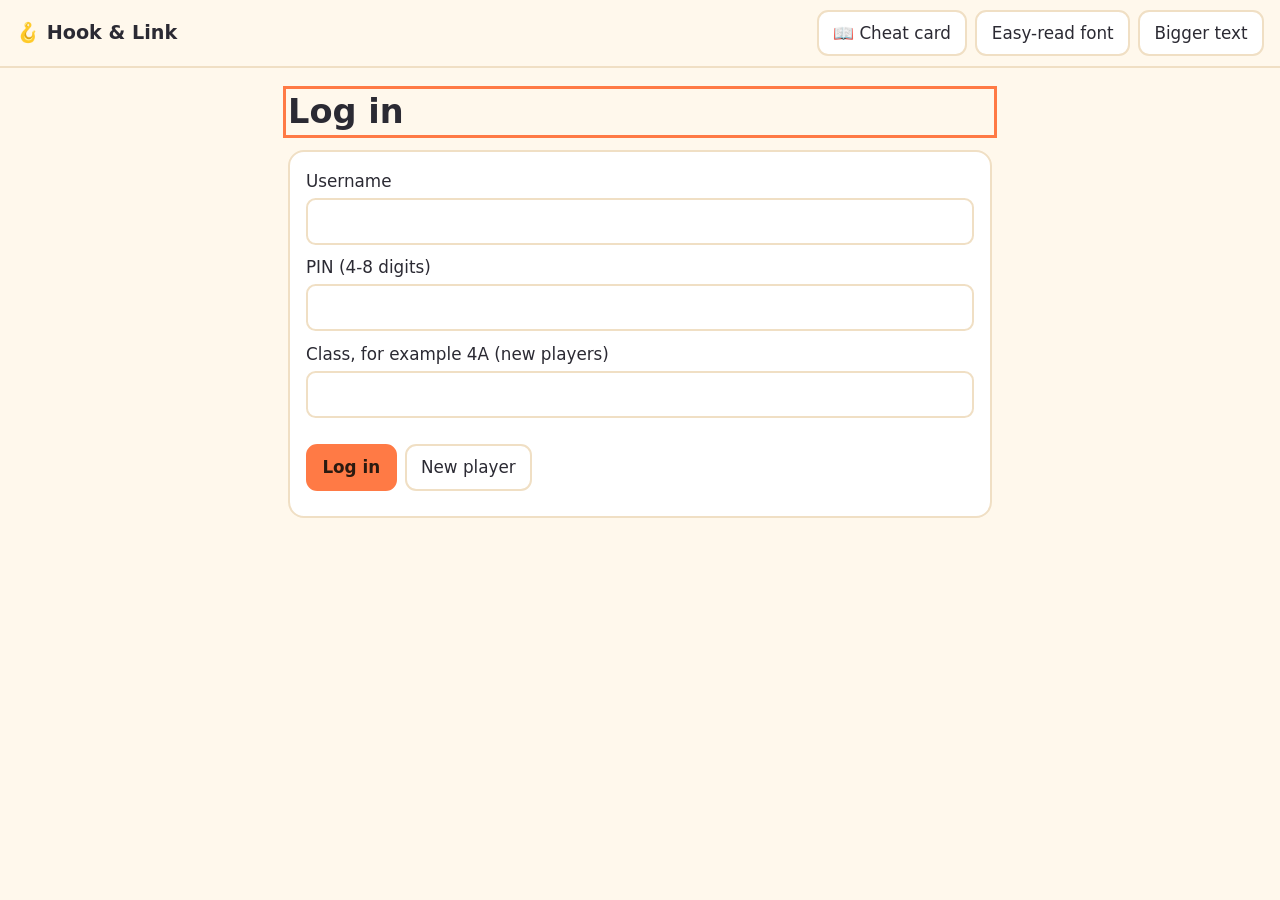
==== public/index.html @ 7adbd7ba "Add files via upload" ====
<!DOCTYPE html><html lang="en"><head><meta charset="utf-8"><title>Hook &amp; Link</title><meta name="viewport" content="width=device-width, initial-scale=1, viewport-fit=cover">
<style>
:root{box-sizing:border-box;padding-top:env(safe-area-inset-top,0px);padding-bottom:env(safe-area-inset-bottom,0px);--bg:#fff8ec;--card:#fff;--ink:#2b2a33;--mut:#6b6a75;--pri:#ff7a45;--g:#e3f7e7;--gb:#2e9e4f;--o:#fff3d1;--ob:#d99a00;--b:#fde2e2;--bb:#d64545;--ln:#f0dfc4}
@media (prefers-color-scheme:dark){:root{--bg:#1e1c24;--card:#2a2833;--ink:#f3f1f7;--mut:#b4b1c0;--g:#1d3a27;--o:#463a14;--b:#4a2323;--ln:#403d4d}}
*,*:before,*:after{box-sizing:inherit}body{margin:0;background:var(--bg);color:var(--ink);font:1.05rem/1.6 system-ui,sans-serif;overflow-x:hidden}
body.easy{font-family:"Atkinson Hyperlegible","Trebuchet MS",Verdana,sans-serif;letter-spacing:.03em;word-spacing:.12em;line-height:1.85}body.big{font-size:1.3rem}
header{display:flex;gap:.5rem;flex-wrap:wrap;align-items:center;padding:.6rem 1rem;border-bottom:2px solid var(--ln)}header b{flex:1;font-size:1.2rem}
main{max-width:46rem;margin:0 auto;padding:1rem}h1,h2{margin:.2em 0 .5em;line-height:1.25}h1:focus,h2:focus{outline:3px solid var(--pri)}
button,input{font:inherit;color:inherit}button{cursor:pointer;border:2px solid var(--ln);background:var(--card);border-radius:.7rem;padding:.5rem .9rem}
button.pri{background:var(--pri);border-color:var(--pri);color:#2b1a10;font-weight:700}button:disabled{opacity:.5;cursor:default}
:focus-visible{outline:3px solid var(--pri);outline-offset:2px}input{padding:.5rem;border:2px solid var(--ln);border-radius:.6rem;background:var(--card);width:100%;margin:.2rem 0 .6rem}
.card{background:var(--card);border:2px solid var(--ln);border-radius:1rem;padding:1rem;margin:.8rem 0}.doors{display:grid;gap:.8rem;grid-template-columns:repeat(auto-fit,minmax(15rem,1fr))}
.door{text-align:left;padding:1rem}.door b{font-size:1.25rem;display:block}.row{display:flex;gap:.5rem;flex-wrap:wrap;margin:.6rem 0}.err{color:var(--bb);font-weight:700}
.story p{margin:.6em 0}.tk{display:inline;border:0;border-bottom:3px dotted var(--pri);background:none;border-radius:.2rem;padding:0 .1rem;font-weight:inherit;line-height:inherit;text-align:left}
.tk[aria-pressed=true]{background:var(--o);border-bottom:3px solid var(--ob)}.tk.hk{background:var(--g);border-bottom:3px solid var(--gb)}.tk.md{background:var(--o);border-bottom:3px solid var(--ob)}.tk.nn{background:var(--b);border-bottom:3px solid var(--bb)}.tk.me{background:#e9e2ff;border-bottom:3px solid #6b4fd8}
.mem{background:var(--o);border:2px solid var(--ob);border-radius:1rem;padding:.7rem 1rem}.fb{border-left:6px solid var(--ln);padding:.3rem .8rem;margin:.6rem 0}.fb.good{border-color:var(--gb);background:var(--g)}.fb.mid{border-color:var(--ob);background:var(--o)}.fb.bad{border-color:var(--bb);background:var(--b)}
.kinds button[aria-pressed=true]{background:var(--o);border-color:var(--ob)}small,.mut{color:var(--mut)}dialog{max-width:34rem;border:3px solid var(--pri);border-radius:1rem;background:var(--card);color:var(--ink)}
</style></head><body>
<header><b>🪝 Hook &amp; Link</b><button id="cb">📖 Cheat card</button><button id="ez" aria-pressed="false">Easy-read font</button><button id="bg" aria-pressed="false">Bigger text</button><button id="lo" hidden>Log out</button></header>
<main id="m"></main>
<dialog id="ch" aria-labelledby="cht"><h2 id="cht">Cheat card</h2>
<p><b>Hook (trigger):</b> what pulls a character from now into a memory. A smell, sound, taste, touch, or a personal object is a strong hook. Example: the smell of roasted chestnuts pulls Mei back to rainy days with Grandpa.</p>
<p><b>Link:</b> a detail that ties the memory back to the story outside it. Four kinds:</p>
<ul><li><b>Same object</b>: the torn bag in both scenes.</li><li><b>Same action</b>: hiding a mistake, then hiding it again.</li><li><b>Same feeling</b>: scared then, scared now.</li><li><b>Same words</b>: a line from the memory that the character says later.</li></ul>
<p><b>Rankings:</b> 🌟 Ideal = a personal object or sense, noticed just when the character must choose, with a link that carries the lesson. 👍 Good = a real hook, but weaker timing or a less central memory. 🙂 Workable = it can work, but the hook is broad (a place) or the link is only a feeling.</p>
<button class="pri" id="cc">Close</button></dialog>
<script>
const $=id=>document.getElementById(id),M=$('m');let T,U,P={};
try{T=localStorage.getItem('hl_tok');U=localStorage.getItem('hl_usr');P=JSON.parse(localStorage.getItem('hl_p')||'{}')}catch(e){}
const esc=s=>String(s).replace(/[&<>"]/g,c=>({'&':'&amp;','<':'&lt;','>':'&gt;','"':'&quot;'}[c]));
async function api(p,b){const r=await fetch(p,{method:b?'POST':'GET',headers:{'content-type':'application/json',...(T?{authorization:'Bearer '+T}:{})},body:b?JSON.stringify(b):undefined});const d=await r.json().catch(()=>({}));if(r.status===401&&T){out();throw new Error('Please log in again')}if(!r.ok)throw new Error(d.error||'Something went wrong');return d}
function pf(){document.body.classList.toggle('easy',!!P.e);document.body.classList.toggle('big',!!P.b);$('ez').setAttribute('aria-pressed',!!P.e);$('bg').setAttribute('aria-pressed',!!P.b);try{localStorage.setItem('hl_p',JSON.stringify(P))}catch(e){}}
$('ez').onclick=()=>{P.e=!P.e;pf()};$('bg').onclick=()=>{P.b=!P.b;pf()};$('cb').onclick=()=>$('ch').showModal();$('cc').onclick=()=>$('ch').close();$('lo').onclick=out;pf();
function out(){T=null;try{localStorage.removeItem('hl_tok')}catch(e){}login()}
function show(h){M.innerHTML=h;const e=M.querySelector('h1,h2');if(e){e.tabIndex=-1;e.focus()}$('lo').hidden=!T}
function login(){show(`<h1>Log in</h1><div class="card"><label for="u">Username</label><input id="u" autocomplete="username"><label for="p">PIN (4-8 digits)</label><input id="p" type="password" inputmode="numeric" autocomplete="current-password"><label for="c">Class, for example 4A (new players)</label><input id="c"><p class="err" id="e" role="alert"></p><div class="row"><button class="pri" id="li">Log in</button><button id="rg">New player</button></div></div>`);
 const go=async k=>{try{const d=await api(k,{username:$('u').value,pin:$('p').value,class:$('c').value});T=d.token;U=d.username;try{localStorage.setItem('hl_tok',T);localStorage.setItem('hl_usr',U)}catch(e){}home()}catch(e){$('e').textContent=e.message}};$('li').onclick=()=>go('/api/login');$('rg').onclick=()=>go('/api/register')}
const ST=n=>'⭐'.repeat(n)+'☆'.repeat(3-n);
async function home(mode){
 if(!mode){show(`<h1>Hello, ${esc(U||'')}!</h1><div class="doors"><button class="card door" id="dh"><b>🔍 Spot the Hook</b>Read a story. Tap the three places where a flashback could begin. Tap the best one first.</button><button class="card door" id="dl"><b>🔗 Make the Link</b>See a memory. Tap the detail that ties it back to the story, then name the link.</button></div>`);$('dh').onclick=()=>home('hook');$('dl').onclick=()=>home('link');return}
 const d=await api('/api/hl/stories'),s=n=>(d.stars.find(x=>x.mode===mode&&x.story===n)||{stars:0}).stars;
 show(`<h1>${mode==='hook'?'Spot the Hook':'Make the Link'}</h1><p class="mut">Pick a story. Nothing is locked. Stars keep your best try.</p>${d.stories.map((x,i)=>`<button class="card door" data-id="${x.id}" style="width:100%"><b>Story ${i+1} of ${d.stories.length}: ${esc(x.title)}</b><span aria-label="${s(x.id)} of 3 stars">${ST(s(x.id))}</span></button>`).join('')}<button id="bk">← Back</button>`);
 M.querySelectorAll('[data-id]').forEach(b=>b.onclick=()=>mode==='hook'?hook(b.dataset.id):link(b.dataset.id));$('bk').onclick=()=>home()}
function render(t,o={}){return t.split('\n\n').map(p=>'<p>'+esc(p).replace(/\[(t\d+)\|([^\]]+)\]/g,(_,id,x)=>{const c=o.c&&o.c[id]||'';const pr=o.on&&o.on.includes(id);const n=o.n&&o.n[id]||'';return `<button class="tk ${c}" data-t="${id}" aria-pressed="${!!pr}"${o.off?' disabled':''}>${n?`<sup>${n}</sup>`:''}${x}</button>`})+'</p>').join('')}
const READ=t=>`<button id="ra">🔊 Read aloud</button>`;function ra(t){$('ra').onclick=()=>{speechSynthesis.cancel();speechSynthesis.speak(new SpeechSynthesisUtterance(t.replace(/\[t\d+\|([^\]]+)\]/g,'$1')))}}
const RK={1:['🌟','Ideal'],2:['👍','Good'],3:['🙂','Workable']};
async function hook(id){
 const st=await api('/api/hl/story/'+id);let taps=[];
 const draw=()=>{show(`<h1>${esc(st.title)}</h1><p><b>Find three hooks (triggers).</b> Tap the places that could pull the character into a memory. Tap the strongest first. <small>Tapped: ${taps.length} of 3</small></p><div class="card story" id="sy">${render(st.text,{on:taps,n:Object.fromEntries(taps.map((t,i)=>[t,i+1]))})}</div><div class="row"><button class="pri" id="ck" ${taps.length?'':'disabled'}>Check</button><button id="rs">Start again</button>${READ()}<button id="bk">← Stories</button></div><p class="err" id="er" role="alert"></p>`);
  M.querySelectorAll('.tk').forEach(b=>b.onclick=()=>{const t=b.dataset.t,i=taps.indexOf(t);if(i>=0)taps.splice(i,1);else if(taps.length<3)taps.push(t);draw();const nb=M.querySelector(`[data-t="${t}"]`);if(nb)nb.focus()});
  $('rs').onclick=()=>{taps=[];draw()};$('bk').onclick=()=>home('hook');ra(st.text);$('ck').onclick=async()=>{try{done(await api('/api/hl/check-hook',{story:id,taps}))}catch(e){$('er').textContent=e.message}}};
 const done=r=>{const c={},n={};r.res.forEach(x=>{c[x.t]=x.r==='hook'?'hk':'nn'});r.areas.forEach(a=>{if(!c[a.t]){c[a.t]='md';}n[a.t]=RK[a.rank][0]});
  const f=r.res.map(x=>x.r==='hook'?`<div class="fb ${x.rank===1?'good':'mid'}"><b>${RK[x.rank][0]} ${RK[x.rank][1]} hook</b> (you chose it ${['first','second','third'][x.mine-1]}). ${esc(x.why)} ${esc(x.wr)}</div>`:`<div class="fb bad"><b>❌ Not a hook.</b> ${esc(x.why)}</div>`).join('');
  const miss=r.areas.filter(a=>!r.res.some(x=>x.t===a.t)).map(a=>`<div class="fb mid"><b>🔍 Missed: ${RK[a.rank][0]} ${RK[a.rank][1]} hook.</b> ${esc(a.why)} ${esc(a.wr)}</div>`).join('');
  show(`<h1>${ST(r.stars)} ${esc(st.title)}</h1><div class="card story">${render(st.text,{c,n,off:1})}</div><h2 tabindex="-1">Feedback</h2>${f}${miss}<p class="mut">The ranking is: ${r.areas.map(a=>RK[a.rank][0]+' '+RK[a.rank][1]).join(', then ')}.</p><div class="row"><button class="pri" id="ag">Try again</button><button id="bk">← Stories</button></div>`);$('ag').onclick=()=>{taps=[];draw()};$('bk').onclick=()=>home('hook')};
 draw()}
async function link(id){
 const st=await api('/api/hl/story/'+id+'/link');let i=0,tap=null,kind=null;const K={object:'Same object',action:'Same action',feeling:'Same feeling',words:'Same words'};
 const draw=()=>{const a=st.areas[i];show(`<h1>${esc(st.title)}: link ${i+1} of 3</h1><div class="mem"><b>Memory waiting:</b> ${esc(a.memory)}</div><p>The hook (🪝) opened this memory. <b>Tap the detail in the story where this memory ties back.</b> Then choose the kind of link.</p><div class="card story">${render(st.text,{on:tap?[tap]:[],c:{[a.hook]:'me'},n:{[a.hook]:'🪝'}})}</div><div class="kinds row" role="group" aria-label="Kind of link">${Object.entries(K).map(([k,v])=>`<button data-k="${k}" aria-pressed="${kind===k}">${v}</button>`).join('')}</div><div class="row"><button class="pri" id="ck" ${tap&&kind?'':'disabled'}>Check</button>${READ()}<button id="bk">← Stories</button></div><p class="err" id="er" role="alert"></p>`);
  M.querySelectorAll('.tk').forEach(b=>b.onclick=()=>{if(b.dataset.t===a.hook)return;tap=b.dataset.t;draw();M.querySelector(`[data-t="${tap}"]`).focus()});M.querySelectorAll('[data-k]').forEach(b=>b.onclick=()=>{kind=b.dataset.k;draw();M.querySelector(`[data-k="${kind}"]`).focus()});
  $('bk').onclick=()=>home('link');ra(st.text);$('ck').onclick=async()=>{try{res(await api('/api/hl/check-link',{story:id,area:a.area,tap,kind}))}catch(e){$('er').textContent=e.message}}};
 const res=r=>{const a=st.areas[i],last=i===2;const m={ok:['good','✅ Correct pair and kind.'],kind:['mid','⚠️ Right detail, different kind.'],no:['bad','❌ Not a link.']}[r.r];
  show(`<h1>${esc(st.title)}: link ${i+1} of 3</h1><div class="mem"><b>Memory:</b> ${esc(a.memory)}</div><div class="card story">${render(st.text,{c:{[a.hook]:'me',[r.ans]:'hk',...(tap!==r.ans?{[tap]:'nn'}:{})},n:{[a.hook]:'🪝',[r.ans]:'🔗'},off:1})}</div><div class="fb ${m[0]}"><b>${m[1]}</b> ${esc(r.why)}</div><p>${RK[r.rank][0]} <b>${RK[r.rank][1]} area.</b> ${esc(r.wr)}</p><div class="row">${r.r==='ok'?'':'<button id="rt">Try again</button>'}<button class="pri" id="nx">${last?'Finish':'Next link'}</button></div>`);
  $('rt')&&($('rt').onclick=()=>{tap=null;kind=null;draw()});$('nx').onclick=async()=>{tap=null;kind=null;if(!last){i++;draw();return}try{fin(await api('/api/hl/link-finish',{story:id}))}catch(e){i=0;draw();$('er').textContent=e.message}}};
 const fin=r=>{show(`<h1>${ST(r.stars)} ${esc(st.title)} finished</h1><p>The three hook-and-link areas, ranked:</p>${r.areas.map(a=>`<div class="fb ${a.rank===1?'good':'mid'}"><b>${RK[a.rank][0]} ${RK[a.rank][1]}:</b> the hook "${esc(a.hook)}". ${esc(a.wr)}</div>`).join('')}<div class="row"><button class="pri" id="ag">Try again</button><button id="bk">← Stories</button></div>`);$('ag').onclick=()=>{i=0;draw()};$('bk').onclick=()=>home('link')};
 draw()}
addEventListener('keydown',e=>{if(e.key==='Escape'&&$('ch').open)$('ch').close()});
T?home().catch(login):login();
</script></body></html>
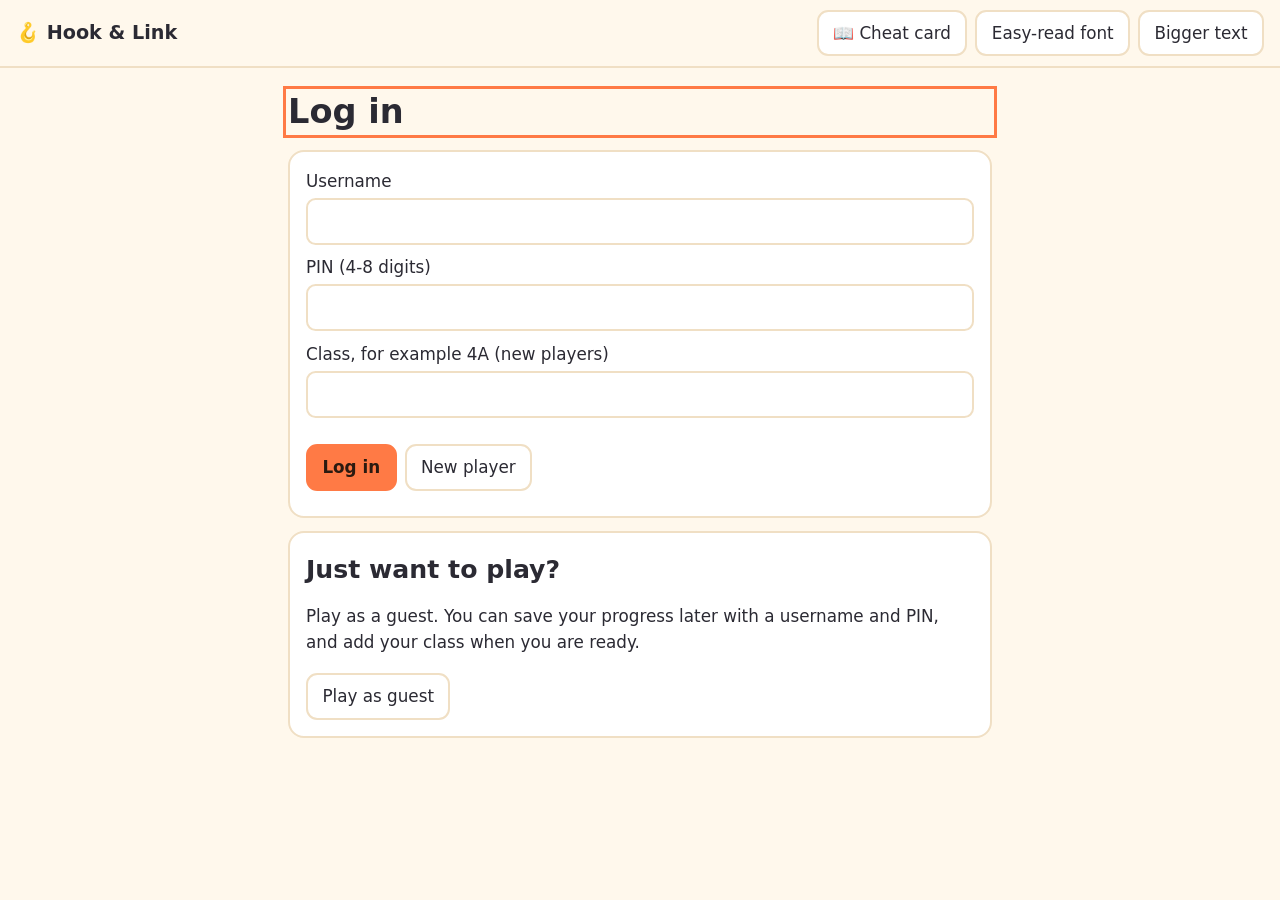
==== commit 5979d321: "Add files via upload" ====
--- a/public/index.html
+++ b/public/index.html
@@ -15,55 +15,146 @@
 .tk[aria-pressed=true]{background:var(--o);border-bottom:3px solid var(--ob)}.tk.hk{background:var(--g);border-bottom:3px solid var(--gb)}.tk.md{background:var(--o);border-bottom:3px solid var(--ob)}.tk.nn{background:var(--b);border-bottom:3px solid var(--bb)}.tk.me{background:#e9e2ff;border-bottom:3px solid #6b4fd8}
 .mem{background:var(--o);border:2px solid var(--ob);border-radius:1rem;padding:.7rem 1rem}.fb{border-left:6px solid var(--ln);padding:.3rem .8rem;margin:.6rem 0}.fb.good{border-color:var(--gb);background:var(--g)}.fb.mid{border-color:var(--ob);background:var(--o)}.fb.bad{border-color:var(--bb);background:var(--b)}
 .kinds button[aria-pressed=true]{background:var(--o);border-color:var(--ob)}small,.mut{color:var(--mut)}dialog{max-width:34rem;border:3px solid var(--pri);border-radius:1rem;background:var(--card);color:var(--ink)}
+.parts{list-style:none;padding:0;margin:.6rem 0;display:grid;gap:.6rem}.parts li{display:flex;gap:.7rem;align-items:flex-start}.num{flex:none;width:2rem;height:2rem;border-radius:50%;background:var(--pri);color:#2b1a10;font-weight:700;display:grid;place-items:center}.shape{width:100%;height:auto;display:block;margin:.4rem 0}select{font:inherit;color:inherit;background:var(--card);border:2px solid var(--ln);border-radius:.6rem;padding:.5rem;width:100%;margin:.3rem 0 .6rem}button.clue[aria-pressed=true]{background:var(--o);border-color:var(--ob)}.cols{display:grid;grid-template-columns:1fr 1fr;gap:1rem;align-items:start}.cols section{min-width:0}@media(max-width:640px){.cols{grid-template-columns:1fr}}
+.stg{font-weight:700;margin:.9rem 0 .1rem}.map{display:flex;flex-wrap:wrap;gap:.3rem;align-items:center;margin:.4rem 0}.map span{border:2px solid var(--ln);border-radius:1rem;padding:.15rem .6rem}.map span.on{background:var(--o);border-color:var(--ob);font-weight:700}.seq{margin:.4rem 0;padding-left:1.3rem}.seq li{margin:.3rem 0}button[aria-pressed=true].tog{background:var(--o);border-color:var(--ob);font-weight:700}
 </style></head><body>
 <header><b>🪝 Hook &amp; Link</b><button id="cb">📖 Cheat card</button><button id="ez" aria-pressed="false">Easy-read font</button><button id="bg" aria-pressed="false">Bigger text</button><button id="lo" hidden>Log out</button></header>
 <main id="m"></main>
 <dialog id="ch" aria-labelledby="cht"><h2 id="cht">Cheat card</h2>
 <p><b>Hook (trigger):</b> what pulls a character from now into a memory. A smell, sound, taste, touch, or a personal object is a strong hook. Example: the smell of roasted chestnuts pulls Mei back to rainy days with Grandpa.</p>
 <p><b>Link:</b> a detail that ties the memory back to the story outside it. Four kinds:</p>
-<ul><li><b>Same object</b>: the torn bag in both scenes.</li><li><b>Same action</b>: hiding a mistake, then hiding it again.</li><li><b>Same feeling</b>: scared then, scared now.</li><li><b>Same words</b>: a line from the memory that the character says later.</li></ul>
+<ul><li><b>Same object</b> (a thing): the torn bag in both scenes.</li><li><b>Same action</b>: hiding a mistake, then hiding it again.</li><li><b>Same feeling</b>: scared then, scared now.</li><li><b>Same words</b>: a line from the memory that the character says later.</li></ul>
 <p><b>Rankings:</b> 🌟 Ideal = a personal object or sense, noticed just when the character must choose, with a link that carries the lesson. 👍 Good = a real hook, but weaker timing or a less central memory. 🙂 Workable = it can work, but the hook is broad (a place) or the link is only a feeling.</p>
 <button class="pri" id="cc">Close</button></dialog>
 <script>
-const $=id=>document.getElementById(id),M=$('m');let T,U,P={};
-try{T=localStorage.getItem('hl_tok');U=localStorage.getItem('hl_usr');P=JSON.parse(localStorage.getItem('hl_p')||'{}')}catch(e){}
+const $=id=>document.getElementById(id),M=$('m');let T,U,P={},GK=null;
+try{T=localStorage.getItem('hl_tok');U=localStorage.getItem('hl_usr');P=JSON.parse(localStorage.getItem('hl_p')||'{}');GK=JSON.parse(localStorage.getItem('hl_guest')||'null')}catch(e){}
 const esc=s=>String(s).replace(/[&<>"]/g,c=>({'&':'&amp;','<':'&lt;','>':'&gt;','"':'&quot;'}[c]));
-async function api(p,b){const r=await fetch(p,{method:b?'POST':'GET',headers:{'content-type':'application/json',...(T?{authorization:'Bearer '+T}:{})},body:b?JSON.stringify(b):undefined});const d=await r.json().catch(()=>({}));if(r.status===401&&T){out();throw new Error('Please log in again')}if(!r.ok)throw new Error(d.error||'Something went wrong');return d}
+async function resumeG(){if(!GK)return false;try{const r=await fetch('/api/guest/resume',{method:'POST',headers:{'content-type':'application/json'},body:JSON.stringify({guest:GK.u,key:GK.k})});const d=await r.json();if(!r.ok)return false;T=d.token;try{localStorage.setItem('hl_tok',T)}catch(e){}return true}catch(e){return false}}
+async function api(p,b,again){const r=await fetch(p,{method:b?'POST':'GET',headers:{'content-type':'application/json',...(T?{authorization:'Bearer '+T}:{})},body:b?JSON.stringify(b):undefined});const d=await r.json().catch(()=>({}));if(r.status===401&&T){if(GK&&!again&&await resumeG())return api(p,b,1);out(true);throw new Error('Please log in again')}if(!r.ok)throw new Error(d.error||'Something went wrong');return d}
 function pf(){document.body.classList.toggle('easy',!!P.e);document.body.classList.toggle('big',!!P.b);$('ez').setAttribute('aria-pressed',!!P.e);$('bg').setAttribute('aria-pressed',!!P.b);try{localStorage.setItem('hl_p',JSON.stringify(P))}catch(e){}}
-$('ez').onclick=()=>{P.e=!P.e;pf()};$('bg').onclick=()=>{P.b=!P.b;pf()};$('cb').onclick=()=>$('ch').showModal();$('cc').onclick=()=>$('ch').close();$('lo').onclick=out;pf();
-function out(){T=null;try{localStorage.removeItem('hl_tok')}catch(e){}login()}
+$('ez').onclick=()=>{P.e=!P.e;pf()};$('bg').onclick=()=>{P.b=!P.b;pf()};$('cb').onclick=()=>$('ch').showModal();$('cc').onclick=()=>$('ch').close();$('lo').onclick=()=>out();pf();
+function out(force){if(GK&&!force&&!confirm('You are playing as a guest. If you log out, you cannot come back to this progress. Save it with a username and PIN first. Log out anyway?'))return;T=null;GK=null;try{localStorage.removeItem('hl_tok');localStorage.removeItem('hl_guest')}catch(e){}login()}
 function show(h){M.innerHTML=h;const e=M.querySelector('h1,h2');if(e){e.tabIndex=-1;e.focus()}$('lo').hidden=!T}
-function login(){show(`<h1>Log in</h1><div class="card"><label for="u">Username</label><input id="u" autocomplete="username"><label for="p">PIN (4-8 digits)</label><input id="p" type="password" inputmode="numeric" autocomplete="current-password"><label for="c">Class, for example 4A (new players)</label><input id="c"><p class="err" id="e" role="alert"></p><div class="row"><button class="pri" id="li">Log in</button><button id="rg">New player</button></div></div>`);
- const go=async k=>{try{const d=await api(k,{username:$('u').value,pin:$('p').value,class:$('c').value});T=d.token;U=d.username;try{localStorage.setItem('hl_tok',T);localStorage.setItem('hl_usr',U)}catch(e){}home()}catch(e){$('e').textContent=e.message}};$('li').onclick=()=>go('/api/login');$('rg').onclick=()=>go('/api/register')}
+function login(){show(`<h1>Log in</h1><div class="card"><label for="u">Username</label><input id="u" autocomplete="username"><label for="p">PIN (4-8 digits)</label><input id="p" type="password" inputmode="numeric" autocomplete="current-password"><label for="c">Class, for example 4A (new players)</label><input id="c"><p class="err" id="e" role="alert"></p><div class="row"><button class="pri" id="li">Log in</button><button id="rg">New player</button></div></div><div class="card"><h2>Just want to play?</h2><p>Play as a guest. You can save your progress later with a username and PIN, and add your class when you are ready.</p><button id="gs">Play as guest</button></div>`);
+ const go=async k=>{try{const d=await api(k,{username:$('u').value,pin:$('p').value,class:$('c').value});T=d.token;U=d.username;GK=null;try{localStorage.setItem('hl_tok',T);localStorage.setItem('hl_usr',U);localStorage.removeItem('hl_guest')}catch(e){}home()}catch(e){$('e').textContent=e.message}};$('li').onclick=()=>go('/api/login');$('rg').onclick=()=>go('/api/register');
+ $('gs').onclick=async()=>{try{const d=await api('/api/guest',{});T=d.token;U=d.guest;GK={u:d.guest,k:d.key};try{localStorage.setItem('hl_tok',T);localStorage.setItem('hl_usr',U);localStorage.setItem('hl_guest',JSON.stringify(GK))}catch(e){}home()}catch(e){$('e').textContent=e.message}}}
+const BK=()=>'hl_seen_'+U;async function cel(){try{const b=(await api('/api/hl/badges')).badges,seen=JSON.parse(localStorage.getItem(BK())||'null'),e=b.filter(x=>x.earned).map(x=>x.id);localStorage.setItem(BK(),JSON.stringify(e));return{b,nw:seen?b.filter(x=>x.earned&&!seen.includes(x.id)):[]}}catch(e){return{b:[],nw:[]}}}
+const ban=l=>l.map(x=>`<div class="fb good" role="status"><b>🎉 New badge: ${x.icon} ${esc(x.name)}</b><br><small>${esc(x.desc)}</small></div>`).join('');
+async function cel2(){const r=await cel();if(r.nw.length){const h=M.querySelector('h1');if(h)h.insertAdjacentHTML('afterend',ban(r.nw))}}
 const ST=n=>'⭐'.repeat(n)+'☆'.repeat(3-n);
-async function home(mode){
- if(!mode){show(`<h1>Hello, ${esc(U||'')}!</h1><div class="doors"><button class="card door" id="dh"><b>🔍 Spot the Hook</b>Read a story. Tap the three places where a flashback could begin. Tap the best one first.</button><button class="card door" id="dl"><b>🔗 Make the Link</b>See a memory. Tap the detail that ties it back to the story, then name the link.</button></div>`);$('dh').onclick=()=>home('hook');$('dl').onclick=()=>home('link');return}
- const d=await api('/api/hl/stories'),s=n=>(d.stars.find(x=>x.mode===mode&&x.story===n)||{stars:0}).stars;
- show(`<h1>${mode==='hook'?'Spot the Hook':'Make the Link'}</h1><p class="mut">Pick a story. Nothing is locked. Stars keep your best try.</p>${d.stories.map((x,i)=>`<button class="card door" data-id="${x.id}" style="width:100%"><b>Story ${i+1} of ${d.stories.length}: ${esc(x.title)}</b><span aria-label="${s(x.id)} of 3 stars">${ST(s(x.id))}</span></button>`).join('')}<button id="bk">← Back</button>`);
+async function home0(mode){
+ const d=await api('/api/hl/stories'),sv=(m,n)=>(d.stars.find(x=>x.mode===m&&x.story===n)||{stars:0}).stars,ST3=m=>d.stories.reduce((a,x)=>a+sv(m,x.id),0),max=d.stories.length*3;
+ if(!mode){const got=ST3('hook')+ST3('link'),tot=max*2,pct=Math.round(100*got/tot);
+  const pairs=d.stories.flatMap(x=>['hook','link'].map(m=>({m,x,v:sv(m,x.id)}))),nx=pairs.find(p=>p.v===0)||pairs.find(p=>p.v<3);
+  const num=nx?d.stories.indexOf(nx.x)+1:0,cb=await cel(),shelf=cb.b.length?`<div class="card"><h2>🏅 Badges: ${cb.b.filter(x=>x.earned).length} of ${cb.b.length}</h2><ul style="list-style:none;padding:0;margin:0;display:grid;gap:.5rem;grid-template-columns:repeat(auto-fit,minmax(14rem,1fr))">${cb.b.map(x=>`<li class="fb ${x.earned?'good':''}" style="margin:0"><b>${x.earned?x.icon:'🔒'} ${esc(x.name)}</b><br><small>${x.earned?'Earned':'Locked'}: ${esc(x.desc)}${!x.earned&&x.prog?' ('+x.prog+')':''}</small></li>`).join('')}</ul></div>`:'';
+  show(`<h1>Hello, ${esc(U||'')}!</h1>${ban(cb.nw)}<div class="card"><b>⭐ ${got} of ${tot} stars</b><div role="progressbar" aria-label="Stars collected" aria-valuemin="0" aria-valuemax="${tot}" aria-valuenow="${got}" style="background:var(--ln);border-radius:1rem;height:1rem;margin:.5rem 0;overflow:hidden"><div style="width:${pct}%;height:100%;background:var(--pri)"></div></div><span class="mut">Spot the Hook ${ST3('hook')}/${max} · Make the Link ${ST3('link')}/${max}</span>${nx?`<div class="row"><button class="pri" id="nx">▶ Play next: ${nx.m==='hook'?'Spot the Hook':'Make the Link'}, Story ${num} (${esc(nx.x.title)})</button></div>`:'<p><b>🏆 You have 3 stars on every story. Amazing!</b></p>'}</div><div class="doors"><button class="card door" id="dh"><b>🔍 Spot the Hook</b>Read a story and the memory clues. Pick the ONE hook that opens the best flashback.</button><button class="card door" id="dl"><b>🔗 Make the Link</b>See a memory. Tap the detail that ties it back to the story, then name the link.</button><button class="card door" id="df"><b>🔀 Into the Flashback and Back</b>Practise the words and tenses that take a reader into a flashback and back out again.</button><button class="card door" id="dp"><b>🗺️ Plan a Story</b>Learn the story mountain or the 8-point arc. Then practise putting events in the right place.</button><button class="card door" id="dm"><b>🎲 Mixed Round</b>Six quick cards from different stories: pick the ideal hook, then name the link. <span aria-label="${sv('mix','round')} of 3 stars">${ST(sv('mix','round'))}</span></button></div>${shelf}`);
+  $('dh').onclick=()=>home('hook');$('dl').onclick=()=>home('link');$('dm').onclick=mix;$('dp').onclick=()=>plan();$('df').onclick=()=>flowGame();if(nx)$('nx').onclick=()=>nx.m==='hook'?hook(nx.x.id):link(nx.x.id);return}
+ show(`<h1>${mode==='hook'?'Spot the Hook':'Make the Link'}</h1><p class="mut">Pick a story. Nothing is locked. Stars keep your best try.</p><div class="cols">${[TY[1],TY[0]].map(([t,nm,ex])=>{const xs=d.stories.filter(x=>(x.type||'embedded')===t);return xs.length?`<section><h2>${nm}</h2><p class="mut">${ex}</p>${xs.map((x,i)=>`<button class="card door" data-id="${x.id}" style="width:100%"><b>Story ${i+1} of ${xs.length}: ${esc(x.title)}</b><span aria-label="${sv(mode,x.id)} of 3 stars">${ST(sv(mode,x.id))}</span></button>`).join('')}</section>`:''}).join('')}</div><button id="bk">← Back</button>`);
  M.querySelectorAll('[data-id]').forEach(b=>b.onclick=()=>mode==='hook'?hook(b.dataset.id):link(b.dataset.id));$('bk').onclick=()=>home()}
 function render(t,o={}){return t.split('\n\n').map(p=>'<p>'+esc(p).replace(/\[(t\d+)\|([^\]]+)\]/g,(_,id,x)=>{const c=o.c&&o.c[id]||'';const pr=o.on&&o.on.includes(id);const n=o.n&&o.n[id]||'';return `<button class="tk ${c}" data-t="${id}" aria-pressed="${!!pr}"${o.off?' disabled':''}>${n?`<sup>${n}</sup>`:''}${x}</button>`})+'</p>').join('')}
 const READ=t=>`<button id="ra">🔊 Read aloud</button>`;function ra(t){$('ra').onclick=()=>{speechSynthesis.cancel();speechSynthesis.speak(new SpeechSynthesisUtterance(t.replace(/\[t\d+\|([^\]]+)\]/g,'$1')))}}
+const KL={object:'🧰 The same OBJECT (a thing)',action:'🏃 The same ACTION (something done)',feeling:'💭 The same FEELING',words:'💬 The same WORDS (said or thought)'};
+const KD={object:'Same object',action:'Same action',feeling:'Same feeling',words:'Same words'};
+async function mix(){
+ let R;try{R=await api('/api/hl/mix')}catch(e){show(`<h1>Mixed Round</h1><p class="err" role="alert">${esc(e.message)}</p><button id="bk">← Back</button>`);$('bk').onclick=()=>home();return}
+ let i=0;const N=R.cards.length,hd=c=>`<h1>Mixed Round: card ${i+1} of ${N}</h1><p class="mut">From the story “${esc(c.title)}”</p>`;
+ const card=()=>{const c=R.cards[i];
+  if(c.type==='rank')show(`${hd(c)}<p><b>Which hook is the IDEAL one?</b> Each hook opens a memory. Pick the one that makes the best flashback.</p><div style="display:grid;gap:.6rem">${c.opts.map(o=>`<button class="card door" data-o="${o.o}" style="margin:0"><b>Hook: ${esc(o.hook)}</b><br><span class="mut">Memory: ${esc(o.memory)}</span></button>`).join('')}</div>`);
+  else show(`${hd(c)}<div class="mem"><b>Memory:</b> ${esc(c.memory)}</div><p>The hook was <b>“${esc(c.hook)}”</b>. Later in the story: <b>“${esc(c.link)}”</b></p><p><b>What is the same in the memory and in this later part?</b></p><div class="row">${Object.entries(KL).map(([k,v])=>`<button data-k="${k}">${v}</button>`).join('')}</div>`);
+  M.querySelectorAll('[data-o],[data-k]').forEach(b=>b.onclick=()=>chk(b.dataset.o||b.dataset.k,c))};
+ const chk=async(ch,c)=>{M.querySelectorAll('button').forEach(b=>b.disabled=true);
+  try{const r=await api('/api/hl/mix-check',{round:R.round,story:c.story,type:c.type,choice:ch,area:c.area});
+   const ex=r.ranks?`<ul>${r.ranks.map(x=>`<li>${RK[x.rank][0]} <b>${RK[x.rank][1]}:</b> “${esc(x.hook)}”${x.o===ch?' (your pick)':''}. ${esc(x.why)}</li>`).join('')}</ul>`:`<p>This is a <b>${KD[r.kind]}</b> link.</p>`,last=i===N-1;
+   show(`${hd(c)}<div class="fb ${r.ok?'good':'bad'}" role="status"><b>${r.ok?'✅ Correct!':'❌ Not quite.'}</b> ${esc(r.why)}</div>${ex}<div class="row"><button class="pri" id="nx">${last?'Finish':'Next card'}</button></div>`);
+   $('nx').onclick=async()=>{if(!last){i++;card();return}try{const f=await api('/api/hl/mix-finish',{round:R.round});show(`<h1>${ST(f.stars)} Mixed Round finished</h1><p>You got <b>${f.got} of ${f.n}</b> right.</p><ul><li>Ideal-hook cards: ${f.rank.ok} of ${f.rank.n}</li><li>Link-kind cards: ${f.kind.ok} of ${f.kind.n}</li></ul><div class="row"><button class="pri" id="ag">Play another round</button><button id="bk">← Home</button></div>`);$('ag').onclick=mix;$('bk').onclick=()=>home();try{await cel2()}catch(e){}}catch(e){show(`<h1>Mixed Round</h1><p class="err" role="alert">${esc(e.message)}</p><button id="bk">← Home</button>`);$('bk').onclick=()=>home()}}
+  }catch(e){card();const h=M.querySelector('h1');if(h)h.insertAdjacentHTML('afterend',`<p class="err" role="alert">${esc(e.message)}</p>`)}};
+ card()}
 const RK={1:['🌟','Ideal'],2:['👍','Good'],3:['🙂','Workable']};
 async function hook(id){
- const st=await api('/api/hl/story/'+id);let taps=[];
- const draw=()=>{show(`<h1>${esc(st.title)}</h1><p><b>Find three hooks (triggers).</b> Tap the places that could pull the character into a memory. Tap the strongest first. <small>Tapped: ${taps.length} of 3</small></p><div class="card story" id="sy">${render(st.text,{on:taps,n:Object.fromEntries(taps.map((t,i)=>[t,i+1]))})}</div><div class="row"><button class="pri" id="ck" ${taps.length?'':'disabled'}>Check</button><button id="rs">Start again</button>${READ()}<button id="bk">← Stories</button></div><p class="err" id="er" role="alert"></p>`);
-  M.querySelectorAll('.tk').forEach(b=>b.onclick=()=>{const t=b.dataset.t,i=taps.indexOf(t);if(i>=0)taps.splice(i,1);else if(taps.length<3)taps.push(t);draw();const nb=M.querySelector(`[data-t="${t}"]`);if(nb)nb.focus()});
-  $('rs').onclick=()=>{taps=[];draw()};$('bk').onclick=()=>home('hook');ra(st.text);$('ck').onclick=async()=>{try{done(await api('/api/hl/check-hook',{story:id,taps}))}catch(e){$('er').textContent=e.message}}};
- const done=r=>{const c={},n={};r.res.forEach(x=>{c[x.t]=x.r==='hook'?'hk':'nn'});r.areas.forEach(a=>{if(!c[a.t]){c[a.t]='md';}n[a.t]=RK[a.rank][0]});
-  const f=r.res.map(x=>x.r==='hook'?`<div class="fb ${x.rank===1?'good':'mid'}"><b>${RK[x.rank][0]} ${RK[x.rank][1]} hook</b> (you chose it ${['first','second','third'][x.mine-1]}). ${esc(x.why)} ${esc(x.wr)}</div>`:`<div class="fb bad"><b>❌ Not a hook.</b> ${esc(x.why)}</div>`).join('');
-  const miss=r.areas.filter(a=>!r.res.some(x=>x.t===a.t)).map(a=>`<div class="fb mid"><b>🔍 Missed: ${RK[a.rank][0]} ${RK[a.rank][1]} hook.</b> ${esc(a.why)} ${esc(a.wr)}</div>`).join('');
-  show(`<h1>${ST(r.stars)} ${esc(st.title)}</h1><div class="card story">${render(st.text,{c,n,off:1})}</div><h2 tabindex="-1">Feedback</h2>${f}${miss}<p class="mut">The ranking is: ${r.areas.map(a=>RK[a.rank][0]+' '+RK[a.rank][1]).join(', then ')}.</p><div class="row"><button class="pri" id="ag">Try again</button><button id="bk">← Stories</button></div>`);$('ag').onclick=()=>{taps=[];draw()};$('bk').onclick=()=>home('hook')};
+ const st=await api('/api/hl/story/'+id);if(st.type==='classic')return hookC(st);let pick=null;
+ const draw=(cl)=>{show(`<h1>${esc(st.title)}</h1><p><b>Pick ONE hook.</b> A hook is a detail that pulls the character back into a memory. Each clue says which memory a hook opens. Choose the hook whose memory helps the story most. Tap it in the story or on a clue card.</p><div class="card story" id="sy">${render(st.text,{on:pick?[pick]:[]})}</div><h2>🕰️ Memory clues</h2><div style="display:grid;gap:.6rem">${st.clues.map(c=>`<button class="card door clue" data-t="${c.t}" aria-pressed="${pick===c.t}" style="margin:0"><b>Hook: ${esc(c.hook)}</b><br><span class="mut">Opens this memory: ${esc(c.clue)}</span></button>`).join('')}</div><div class="row"><button class="pri" id="ck" ${pick?'':'disabled'}>Check my pick</button>${READ()}<button id="bk">← Stories</button></div><p class="err" id="er" role="alert"></p>`);
+  const sel=(t,c)=>{pick=pick===t?null:t;draw();const nb=M.querySelector((c?'.clue':'.tk')+`[data-t="${t}"]`);if(nb)nb.focus()};
+  M.querySelectorAll('.tk').forEach(b=>b.onclick=()=>sel(b.dataset.t,0));M.querySelectorAll('.clue').forEach(b=>b.onclick=()=>sel(b.dataset.t,1));
+  $('bk').onclick=()=>home('hook');ra(st.text);$('ck').onclick=async()=>{try{done(await api('/api/hl/check-hook',{story:id,taps:[pick]}))}catch(e){$('er').textContent=e.message}}};
+ const done=r=>{const x=r.res,c={},n={};c[x.t]=x.r==='hook'?'hk':'nn';r.areas.forEach(a=>{if(!c[a.t])c[a.t]='md';n[a.t]=RK[a.rank][0]});
+  const head=x.r==='hook'?`<div class="fb ${x.rank===1?'good':'mid'}"><b>${RK[x.rank][0]} ${RK[x.rank][1]} hook.</b> ${esc(x.why)} ${esc(x.wr)}</div>`:`<div class="fb bad"><b>❌ Not a hook.</b> ${esc(x.why)}</div>`;
+  const seq=r.areas.map(a=>`<div class="card" style="margin:.6rem 0"><b>${RK[a.rank][0]} ${RK[a.rank][1]} hook${a.t===x.t?' (your pick)':''}</b><ol class="seq"><li>🪝 <b>Hook:</b> “${esc(a.hook)}”</li><li>🕰️ <b>Flashback:</b> ${esc(a.memory)}</li>${a.back?`<li>↩️ <b>Back to now:</b> ${esc(a.back)}</li>`:''}</ol><p>${esc(a.why)} ${esc(a.wr)}</p></div>`).join('');
+  show(`<h1>${ST(r.stars)} ${esc(st.title)}</h1><div class="card story">${render(st.text,{c,n,off:1})}</div>${head}<h2 tabindex="-1">Three ways this story could go</h2><p class="mut">Each one: hook, flashback, then back to now. See how the flashback changes the character.</p>${seq}${fitCard(r.fit)}<div class="row"><button class="pri" id="ag">Try again</button><button id="bk">← Stories</button></div>`);$('ag').onclick=()=>{pick=null;draw()};$('bk').onclick=()=>home('hook');cel2()};
  draw()}
 async function link(id){
- const st=await api('/api/hl/story/'+id+'/link');let i=0,tap=null,kind=null;const K={object:'Same object',action:'Same action',feeling:'Same feeling',words:'Same words'};
- const draw=()=>{const a=st.areas[i];show(`<h1>${esc(st.title)}: link ${i+1} of 3</h1><div class="mem"><b>Memory waiting:</b> ${esc(a.memory)}</div><p>The hook (🪝) opened this memory. <b>Tap the detail in the story where this memory ties back.</b> Then choose the kind of link.</p><div class="card story">${render(st.text,{on:tap?[tap]:[],c:{[a.hook]:'me'},n:{[a.hook]:'🪝'}})}</div><div class="kinds row" role="group" aria-label="Kind of link">${Object.entries(K).map(([k,v])=>`<button data-k="${k}" aria-pressed="${kind===k}">${v}</button>`).join('')}</div><div class="row"><button class="pri" id="ck" ${tap&&kind?'':'disabled'}>Check</button>${READ()}<button id="bk">← Stories</button></div><p class="err" id="er" role="alert"></p>`);
+ const st=await api('/api/hl/story/'+id+'/link');if(st.type==='classic')return linkC(st);const lab=t=>{const m=st.text.match(new RegExp('\\['+t+'\\|([^\\]]+)\\]'));return m?m[1]:''};let i=0,tap=null,kind=null;const K={object:'Same object',action:'Same action',feeling:'Same feeling',words:'Same words'};
+ const draw=()=>{const a=st.areas[i];show(`<h1>${esc(st.title)}: link ${i+1} of 3</h1><div class="mem"><b>Memory waiting:</b> ${esc(a.memory)}</div><p>The hook (🪝) opened this memory. <b>Step 1.</b> Tap the part of the story that is the <b>same as something in the memory</b>.</p><div class="card story">${render(st.text,{on:tap?[tap]:[],c:{[a.hook]:'me'},n:{[a.hook]:'🪝'}})}</div><p><b>Step 2.</b> ${tap?`You tapped: <b>“${esc(lab(tap))}”</b>. `:'First tap a part of the story. '}What is the <b>same</b> in the memory and in that part?</p><div class="kinds row" role="group" aria-label="What is the same?">${Object.entries(KL).map(([k,v])=>`<button data-k="${k}" aria-pressed="${kind===k}" ${tap?'':'disabled'}>${v}</button>`).join('')}</div><div class="row"><button class="pri" id="ck" ${tap&&kind?'':'disabled'}>Check</button>${READ()}<button id="bk">← Stories</button></div><p class="err" id="er" role="alert"></p>`);
   M.querySelectorAll('.tk').forEach(b=>b.onclick=()=>{if(b.dataset.t===a.hook)return;tap=b.dataset.t;draw();M.querySelector(`[data-t="${tap}"]`).focus()});M.querySelectorAll('[data-k]').forEach(b=>b.onclick=()=>{kind=b.dataset.k;draw();M.querySelector(`[data-k="${kind}"]`).focus()});
   $('bk').onclick=()=>home('link');ra(st.text);$('ck').onclick=async()=>{try{res(await api('/api/hl/check-link',{story:id,area:a.area,tap,kind}))}catch(e){$('er').textContent=e.message}}};
  const res=r=>{const a=st.areas[i],last=i===2;const m={ok:['good','✅ Correct pair and kind.'],kind:['mid','⚠️ Right detail, different kind.'],no:['bad','❌ Not a link.']}[r.r];
-  show(`<h1>${esc(st.title)}: link ${i+1} of 3</h1><div class="mem"><b>Memory:</b> ${esc(a.memory)}</div><div class="card story">${render(st.text,{c:{[a.hook]:'me',[r.ans]:'hk',...(tap!==r.ans?{[tap]:'nn'}:{})},n:{[a.hook]:'🪝',[r.ans]:'🔗'},off:1})}</div><div class="fb ${m[0]}"><b>${m[1]}</b> ${esc(r.why)}</div><p>${RK[r.rank][0]} <b>${RK[r.rank][1]} area.</b> ${esc(r.wr)}</p><div class="row">${r.r==='ok'?'':'<button id="rt">Try again</button>'}<button class="pri" id="nx">${last?'Finish':'Next link'}</button></div>`);
+  show(`<h1>${esc(st.title)}: link ${i+1} of 3</h1><div class="mem"><b>Memory:</b> ${esc(a.memory)}</div><div class="card story">${render(st.text,{c:{[a.hook]:'me',[r.ans]:'hk',...(tap!==r.ans?{[tap]:'nn'}:{})},n:{[a.hook]:'🪝',[r.ans]:'🔗'},off:1})}</div><div class="fb ${m[0]}"><b>${m[1]}</b> ${esc(r.why)}</div>${r.back&&r.r!=='no'?`<div class="fb mid">↩️ <b>Back to now:</b> ${esc(r.back)}</div>`:''}<p>${RK[r.rank][0]} <b>${RK[r.rank][1]} area.</b> ${esc(r.wr)}</p><div class="row">${r.r==='ok'?'':'<button id="rt">Try again</button>'}<button class="pri" id="nx">${last?'Finish':'Next link'}</button></div>`);
   $('rt')&&($('rt').onclick=()=>{tap=null;kind=null;draw()});$('nx').onclick=async()=>{tap=null;kind=null;if(!last){i++;draw();return}try{fin(await api('/api/hl/link-finish',{story:id}))}catch(e){i=0;draw();$('er').textContent=e.message}}};
- const fin=r=>{show(`<h1>${ST(r.stars)} ${esc(st.title)} finished</h1><p>The three hook-and-link areas, ranked:</p>${r.areas.map(a=>`<div class="fb ${a.rank===1?'good':'mid'}"><b>${RK[a.rank][0]} ${RK[a.rank][1]}:</b> the hook "${esc(a.hook)}". ${esc(a.wr)}</div>`).join('')}<div class="row"><button class="pri" id="ag">Try again</button><button id="bk">← Stories</button></div>`);$('ag').onclick=()=>{i=0;draw()};$('bk').onclick=()=>home('link')};
+ const fin=r=>{show(`<h1>${ST(r.stars)} ${esc(st.title)} finished</h1><p>The three hook-and-link areas, ranked:</p>${r.areas.map(a=>`<div class="fb ${a.rank===1?'good':'mid'}"><b>${RK[a.rank][0]} ${RK[a.rank][1]}:</b> the hook "${esc(a.hook)}". ${esc(a.wr)}</div>`).join('')}${fitCard(r.fit)}<div class="row"><button class="pri" id="ag">Try again</button><button id="bk">← Stories</button></div>`);$('ag').onclick=()=>{i=0;draw()};$('bk').onclick=()=>home('link');cel2()};
+ draw()}
+const TY=[['embedded','Embedded Linked Flashback','The memory sits inside the present story. A hook takes the character into it, and a link ties it back.'],['classic','Classic Linked Flashback','A hook in the present leads into a flashback told as its own story. A link afterwards brings the character back to the present.']];
+const sp=t=>t.split('\n===\n'),plain=t=>t.replace(/\[t\d+\|([^\]]+)\]/g,'$1'),sec=(h,b)=>`<div class="card story"><h2>${h}</h2>${b}</div>`;
+const mainH=(st,P,o)=>st.stages?P.split('\n\n').map((p,i)=>`<p class="stg">▶ ${esc(st.stages[i]||'')}</p>${render(p,o)}`).join(''):render(P,o);
+const smap=(st,hi)=>st.stages?`<div class="map" role="img" aria-label="Story map: hook, ${st.stages.join(', ')}, link"><span class="${hi&&hi.includes('hook')?'on':''}">🪝 Hook (now)</span>→${st.stages.map(x=>`<span class="${hi&&hi.includes(x)?'on':''}">${esc(x)}</span>`).join('→')}→<span class="${hi&&hi.includes('link')?'on':''}">↩️ Link (now)</span></div>`:'';
+const guide=st=>st.stages?`<div class="card"><b>Story map</b>${smap(st)}<p>A <b>hook</b> points to something in the <b>${st.stages[0]}</b> or <b>${st.stages[1]}</b> of the flashback. A <b>link</b> repeats something from the <b>${st.stages[2]}</b> or <b>${st.stages[3]}</b>.</p></div>`:'';
+function bindC(sel,get,set,draw){M.querySelectorAll(sel+' .tk').forEach(b=>b.onclick=()=>{const t=b.dataset.t;set(get()===t?null:t);draw();const nb=M.querySelector(sel+` [data-t="${t}"]`);if(nb)nb.focus()})}
+function hookC(st){const P=sp(st.text);let pick=null,det=null;
+ const draw=()=>{show(`<h1>${esc(st.title)}</h1><p class="mut">Classic Linked Flashback: the flashback is the main story. A hook in the present leads into it.</p>${guide(st)}<p><b>Step 1.</b> Pick ONE hook in the present. Choose the detail that pulls the character back to the past most strongly.</p><div id="pb">${sec('🪝 Now',render(P[0],{on:pick?[pick]:[]}))}</div><p><b>Step 2.</b> ${pick?'Tap the detail in the flashback that your hook points to.':'First pick a hook.'}</p><div id="pm">${sec('🕰️ The flashback',mainH(st,P[1],{on:det?[det]:[]}))}</div><div class="row"><button class="pri" id="ck" ${pick&&det?'':'disabled'}>Check</button>${READ()}<button id="bk">← Stories</button></div><p class="err" id="er" role="alert"></p>`);
+  bindC('#pb',()=>pick,v=>pick=v,draw);bindC('#pm',()=>det,v=>det=v,draw);$('bk').onclick=()=>home('hook');ra(plain(P[0]+' '+P[1]));
+  $('ck').onclick=async()=>{try{done(await api('/api/hl/check-hook',{story:st.id,taps:[pick],detail:det}))}catch(e){$('er').textContent=e.message}}};
+ const done=r=>{const x=r.res,c0={},c1={};r.areas.forEach(a=>{c0[a.ht]='md'});c0[x.t]=x.r==='hook'?'hk':'nn';if(r.detail.t)c1[r.detail.t]='hk';if(det!==r.detail.t)c1[det]='nn';
+  const head=x.r==='hook'?`<div class="fb ${x.rank===1?'good':'mid'}"><b>${RK[x.rank][0]} ${RK[x.rank][1]} hook.</b> ${esc(x.why)} ${esc(x.wr)}</div>`:`<div class="fb bad"><b>❌ Not a hook.</b> ${esc(x.why)}</div>`;
+  const dl=x.r==='hook'?(r.detail.ok?`<div class="fb good">✅ <b>Right detail.</b> Your hook points to “${esc(r.detail.text)}”.</div>`:`<div class="fb bad">❌ <b>Not that detail.</b> Your hook points to “${esc(r.detail.text)}”. ${esc(r.detail.why)}</div>`):'';
+  show(`<h1>${ST(r.stars)} ${esc(st.title)}</h1>${sec('🪝 Now',render(P[0],{c:c0,off:1}))}${sec('🕰️ The flashback',mainH(st,P[1],{c:c1,off:1}))}${head}${dl}${smap(st,['hook',r.detail.stage])}<h2 tabindex="-1">The three hooks, ranked</h2>${r.areas.map(a=>`<div class="card" style="margin:.6rem 0"><b>${RK[a.rank][0]} ${RK[a.rank][1]} hook</b><ol class="seq"><li>🪝 <b>Hook (now):</b> “${esc(a.hook)}”</li><li>🕰️ <b>Points to${a.stage?' the '+esc(a.stage):' this detail'}:</b> “${esc(a.detail)}”</li></ol><p>${esc(a.why)} ${esc(a.wr)}</p></div>`).join('')}${writeCard('hook')}<div class="row"><button class="pri" id="ag">Try again</button><button id="bk">← Stories</button></div>`);bindWrite(st,'hook');
+  $('ag').onclick=()=>{pick=null;det=null;draw()};$('bk').onclick=()=>home('hook');cel2()};
+ draw()}
+function linkC(st){const P=sp(st.text);let pick=null,det=null,kind=null;const lab=t=>{const m=st.text.match(new RegExp('\\['+t+'\\|([^\\]]+)\\]'));return m?m[1]:''};
+ const draw=()=>{const ok=pick&&det;show(`<h1>${esc(st.title)}</h1><p class="mut">Classic Linked Flashback: a link in the present repeats something from the flashback.</p>${guide(st)}<div class="card story"><h2>Now (before)</h2><p>${esc(plain(P[0]))}</p></div><div id="pm">${sec('🕰️ The flashback',mainH(st,P[1],{on:det?[det]:[]}))}</div><div id="pa">${sec('↩️ Back to now',render(P[2],{on:pick?[pick]:[]}))}</div><div class="card"><p><b>Step 1.</b> Pick ONE link in “Back to now”. Choose the one that repeats something from the flashback and shows how the character has changed.</p><p><b>Step 2.</b> Tap the part of the flashback that is the <b>same</b> as your link.</p><p><b>Your link:</b> ${pick?`“${esc(lab(pick))}”`:'not picked yet'}<br><b>Flashback part:</b> ${det?`“${esc(lab(det))}”`:'not tapped yet'}</p><p><b>Step 3.</b> What is the same in your link and in the flashback?</p><div class="kinds row" role="group" aria-label="What is the same?">${Object.entries(KL).map(([k,v])=>`<button data-k="${k}" aria-pressed="${kind===k}" ${ok?'':'disabled'}>${v}</button>`).join('')}</div></div><div class="row"><button class="pri" id="ck" ${ok&&kind?'':'disabled'}>Check</button>${READ()}<button id="bk">← Stories</button></div><p class="err" id="er" role="alert"></p>`);
+  bindC('#pm',()=>det,v=>det=v,draw);bindC('#pa',()=>pick,v=>pick=v,draw);M.querySelectorAll('[data-k]').forEach(b=>b.onclick=()=>{kind=b.dataset.k;draw();M.querySelector(`[data-k="${kind}"]`).focus()});
+  $('bk').onclick=()=>home('link');ra(plain(P[1]+' '+P[2]));$('ck').onclick=async()=>{try{done(await api('/api/hl/check-link',{story:st.id,tap:pick,detail:det,kind}))}catch(e){$('er').textContent=e.message}}};
+ const done=r=>{const c1={},c2={},m={ok:['good','✅ Right link, right detail and right kind.'],kind:['mid','⚠️ Right link and detail, but a different kind.'],no:['bad','❌ Not quite.']}[r.r];
+  r.areas.forEach(a=>{c2[a.lt]='md'});c2[pick]=r.rank?'hk':'nn';if(r.ans)c1[r.ans.detail]='hk';if(!r.ans||det!==r.ans.detail)c1[det]='nn';
+  show(`<h1>${ST(r.stars)} ${esc(st.title)}</h1>${sec('🕰️ The flashback',mainH(st,P[1],{c:c1,off:1}))}${sec('↩️ Back to now',render(P[2],{c:c2,off:1}))}<div class="fb ${m[0]}"><b>${m[1]}</b> ${esc(r.why)}</div>${smap(st,r.ans?['link',r.ans.stage]:[])}${r.rank?`<p>${RK[r.rank][0]} <b>${RK[r.rank][1]} link.</b> ${esc(r.wr)}</p>`:''}<h2 tabindex="-1">The three links, ranked</h2>${r.areas.map(a=>`<div class="card" style="margin:.6rem 0"><b>${RK[a.rank][0]} ${RK[a.rank][1]} link</b><ol class="seq"><li>↩️ <b>Link (now):</b> “${esc(a.link)}”</li><li>🕰️ <b>Repeats${a.stage?' the '+esc(a.stage):' the flashback'}:</b> “${esc(a.detail)}” (${KD[a.kind].toLowerCase()})</li></ol><p>${esc(a.wr)}</p></div>`).join('')}${writeCard('link')}<div class="row"><button class="pri" id="ag">Try again</button><button id="bk">← Stories</button></div>`);bindWrite(st,'link');
+  $('ag').onclick=()=>{pick=null;det=null;kind=null;draw()};$('bk').onclick=()=>home('link');cel2()};
+ draw()}
+const STARTS={hook:['Her eyes fell on …','Suddenly, she noticed …','… reminded her of something.'],link:['This time, …','Now she …','She remembered … and …']};
+const writeCard=part=>`<div class="card"><h2>✍️ Now you try</h2><p>${part==='hook'?'Write your own hook sentence. Point toward the memory by using a detail from the Trigger or Problem.':'Write your own link sentence. Repeat a detail from the Resolution or Lesson and show how the character has changed.'}</p><div class="row">${STARTS[part].map((x,i)=>`<button data-st="${i}">${esc(x)}</button>`).join('')}</div><label for="wt">Your sentence</label><textarea id="wt" rows="3" maxlength="240" style="width:100%"></textarea><div class="row"><button id="wc">Check my sentence</button></div><div id="wo" aria-live="polite"></div></div>`;
+function bindWrite(st,part){M.querySelectorAll('[data-st]').forEach(b=>b.onclick=()=>{const t=$('wt');t.value=(t.value?t.value+' ':'')+STARTS[part][b.dataset.st];t.focus()});
+ $('wc').onclick=async()=>{try{const r=await api('/api/hl/write-check',{story:st.id,part,text:$('wt').value});$('wo').innerHTML=`<p><b>${r.good} of ${r.n} checks.</b> This is feedback only.</p><ul>${r.checks.map(c=>`<li>${c.ok?'✅':'⬜'} ${esc(c.label)}</li>`).join('')}</ul>${r.model?`<p class="mut">A sentence from the story: “${esc(r.model)}”</p>`:''}`}catch(e){$('wo').innerHTML=`<p class="err" role="alert">${esc(e.message)}</p>`}}}
+async function flowGame(){let d;try{d=await api('/api/hl/flow')}catch(e){show(`<h1>Into the Flashback and Back</h1><p class="err" role="alert">${esc(e.message)}</p><button id="bk">← Back</button>`);$('bk').onclick=()=>home();return}
+ const A={},TT={entry:'Going into the flashback',tense:'Tense',exit:'Coming back to the main story'};
+ show(`<h1>🔀 Into the Flashback and Back</h1><div class="card"><h2>Quick notes</h2><ul><li><b>Going in:</b> use time words such as <i>Last year,</i> or <i>Long ago,</i>.</li><li><b>Tense:</b> start the flashback with <i>had</i> + a verb, like <i>had bought</i>. Then you can use the simple past.</li><li><b>Coming back:</b> use words such as <i>Back in the story,</i> or <i>Now,</i> and return to the main story's tense.</li></ul></div>${d.items.map((x,i)=>`<fieldset class="card"><legend><b>${i+1}. ${TT[x.type]}</b></legend><p>${esc(x.q)}</p>${x.opts.map((o,j)=>`<label style="display:block;margin:.5rem 0"><input type="radio" name="q${i}" value="${j}"> ${esc(o)}</label>`).join('')}</fieldset>`).join('')}<div class="row"><button class="pri" id="ck" disabled>Check</button>${READ()}<button id="bk">← Home</button></div><p class="err" id="er" role="alert"></p>`);
+ M.querySelectorAll('input[type=radio]').forEach(r=>r.onchange=()=>{d.items.forEach((x,i)=>{const c=M.querySelector(`input[name=q${i}]:checked`);if(c)A[x.id]=x.opts[+c.value]});$('ck').disabled=Object.keys(A).length<d.items.length});
+ $('bk').onclick=()=>home();ra(d.items.map(x=>x.q).join(' '));
+ $('ck').onclick=async()=>{try{const r=await api('/api/hl/flow-check',{answers:A});show(`<h1>${r.got===r.n?'🌟':'👍'} ${r.got} of ${r.n} right</h1>${r.res.map(x=>{const it=d.items.find(i=>i.id===x.id);return `<div class="fb ${x.ok?'good':'bad'}"><b>${x.ok?'✅':'❌'} ${esc(it.q)}</b><br>${x.ok?'Right: ':'You chose “'+esc(A[x.id])+'”. Best answer: '}<b>${esc(x.correct)}</b><br>${esc(x.why)}</div>`}).join('')}<div class="row"><button class="pri" id="ag">New round</button><button id="bk">← Home</button></div>`);$('ag').onclick=flowGame;$('bk').onclick=()=>home();cel2()}catch(e){$('er').textContent=e.message}}}
+async function home(mode){await home0(mode);if(mode)return;let me;try{me=await api('/api/me')}catch(e){return}
+ if(!me.guest&&me.class)return;const h=M.querySelector('h1');if(!h)return;
+ h.insertAdjacentHTML('afterend',me.guest?`<div class="card" id="gb"><b>You are playing as a guest.</b><p>Save your progress with a username and PIN so you can come back on any device. You can add your class too.</p><button class="pri" id="sg">Save my progress</button></div>`:`<div class="card" id="gb"><b>Add your class</b><p>Tell us your class, for example 4A, so your teacher can see your progress.</p><button class="pri" id="sg">Add my class</button></div>`);
+ $('sg').onclick=()=>account(me)}
+function account(me){const g=me.guest;show(`<h1>${g?'Save my progress':'My class'}</h1><div class="card">${g?`<p>Make a username and a PIN. Your stars and badges come with you.</p><label for="u">Username (3-20 letters or numbers)</label><input id="u" autocomplete="username"><label for="p">PIN (4-8 digits)</label><input id="p" type="password" inputmode="numeric" autocomplete="new-password">`:''}<label for="c">Class, for example 4A${g?' (you can leave this empty and add it later)':''}</label><input id="c" value="${esc(me.class||'')}"><p class="err" id="e" role="alert"></p><div class="row"><button class="pri" id="sv">Save</button><button id="bk">← Back</button></div></div>`);
+ $('bk').onclick=()=>home();
+ $('sv').onclick=async()=>{try{if(g){const d=await api('/api/me/claim',{username:$('u').value,pin:$('p').value,class:$('c').value}),old=U;U=d.username;GK=null;try{const seen=localStorage.getItem('hl_seen_'+old);if(seen)localStorage.setItem('hl_seen_'+U,seen);localStorage.setItem('hl_usr',U);localStorage.removeItem('hl_guest')}catch(e){}}else{await api('/api/me/class',{class:$('c').value})}home()}catch(e){$('e').textContent=e.message}}}
+const fitCard=f=>f&&f.items&&f.items.length?`<div class="fb mid"><b>${f.icon} Roughly where this fits on the ${esc(f.name)}:</b><ul style="margin:.3rem 0">${f.items.map(x=>`<li>${esc(x.what)}: part ${x.n}, ${esc(x.where)}</li>`).join('')}</ul></div>`:'';
+function svgShape(S){const p=S.pts,n=p.length,pl=p.map(a=>a.join(',')).join(' ');
+ return `<svg class="shape" viewBox="0 0 600 250" role="img" aria-label="${esc(S.name)}: a line with ${n} numbered points, from 1 to ${n}"><polygon points="${pl} ${p[n-1][0]},235 ${p[0][0]},235" style="fill:var(--o)" opacity=".7"/><polyline points="${pl}" fill="none" style="stroke:var(--pri)" stroke-width="5" stroke-linejoin="round" stroke-linecap="round"/>${p.map(([x,y],i)=>`<circle cx="${x}" cy="${y}" r="16" style="fill:var(--pri);stroke:var(--card)" stroke-width="3"/><text x="${x}" y="${y+6}" text-anchor="middle" font-weight="700" font-size="17" fill="#2b1a10">${i+1}</text>${S.hooks.includes(i)?`<text x="${x}" y="${y-24}" text-anchor="middle" font-size="22">🪝</text>`:S.links.includes(i)?`<text x="${x}" y="${y-24}" text-anchor="middle" font-size="22">🔗</text>`:''}`).join('')}</svg>`}
+async function plan(){
+ let d;try{d=await api('/api/hl/plan')}catch(e){show(`<h1>Plan a Story</h1><p class="err" role="alert">${esc(e.message)}</p><button id="bk">← Back</button>`);$('bk').onclick=()=>home();return}
+ let cur=d.shape;const first=d.src==='class'||d.src==='school';
+ const draw=()=>{const S=d.shapes[cur],txt=S.name+'. '+S.intro+' '+S.parts.map((x,i)=>`${i+1}. ${x.n}. ${x.t}`).join(' ')+' '+S.fit;
+  show(`<h1>🗺️ Plan a Story</h1><p class="mut">Plan first, then write. Pick a shape. You can change it any time.${first?' Your teacher chose the first one for you.':''}</p><div class="row" role="group" aria-label="Choose a story shape">${Object.entries(d.shapes).map(([k,v])=>`<button class="tog" data-s="${k}" aria-pressed="${k===cur}">${v.icon} ${esc(v.name)}</button>`).join('')}</div><div class="card"><h2>${S.icon} ${esc(S.name)}</h2><p>${esc(S.intro)}</p>${svgShape(S)}<p class="mut"><small>🪝 hooks usually go here · 🔗 links usually go here</small></p><ol class="parts">${S.parts.map((x,i)=>`<li><span class="num" aria-hidden="true">${i+1}</span><span><b>${esc(x.n)}.</b> ${esc(x.t)}</span></li>`).join('')}</ol><div class="fb mid">🪝 ${esc(S.fit)}</div></div><div class="card"><h2>How to plan, then write</h2><ol><li>Write one short sentence for each part.</li><li>Check the order. Does each part lead to the next?</li><li>Choose where your hooks and links will go.</li><li>Write your story, one part at a time.</li></ol></div><div class="row"><button class="pri" id="pr">✏️ Practise: put the events in the right place</button>${READ()}<button id="bk">← Home</button></div>`);
+  M.querySelectorAll('[data-s]').forEach(b=>b.onclick=()=>{cur=b.dataset.s;api('/api/hl/plan-shape',{shape:cur}).catch(()=>{});draw();M.querySelector(`[data-s="${cur}"]`).focus()});
+  $('pr').onclick=()=>pick();$('bk').onclick=()=>home();ra(txt)};
+ const pick=()=>{show(`<h1>Practise: ${esc(d.shapes[cur].name)}</h1><p>Choose a story. You will see its events in a mixed-up order. Put each one in the right part.</p>${d.stories.map(x=>`<button class="card door" data-id="${x.id}" style="width:100%"><b>${esc(x.title)}</b></button>`).join('')}<button id="bk">← Back to notes</button>`);
+  M.querySelectorAll('[data-id]').forEach(b=>b.onclick=()=>game(b.dataset.id));$('bk').onclick=draw};
+ const game=async id=>{let r;try{r=await api(`/api/hl/plan-story/${id}/${cur}`)}catch(e){pick();M.querySelector('h1').insertAdjacentHTML('afterend',`<p class="err" role="alert">${esc(e.message)}</p>`);return}
+  const S=d.shapes[cur],A={};
+  show(`<h1>${esc(r.title)}</h1><p>Read each event. Choose the part of the ${esc(S.name)} where it belongs.</p>${r.events.map(e=>`<div class="card"><label for="e${e.k}"><b>${e.k}.</b> ${esc(e.text)}</label><select id="e${e.k}" data-k="${e.k}"><option value="">Choose a part…</option>${S.parts.map((x,i)=>`<option value="${i+1}">${i+1}. ${esc(x.n)}</option>`).join('')}</select></div>`).join('')}<div class="row"><button class="pri" id="ck" disabled>Check</button>${READ()}<button id="bk">← Back</button></div><p class="err" id="er" role="alert"></p>`);
+  ra(r.events.map(e=>e.text).join(' '));$('bk').onclick=pick;
+  M.querySelectorAll('select').forEach(x=>x.onchange=()=>{A[x.dataset.k]=x.value;$('ck').disabled=r.events.some(e=>!A[e.k])});
+  $('ck').onclick=async()=>{try{const c=await api('/api/hl/plan-check',{story:id,shape:cur,round:r.round,answers:A});
+   show(`<h1>${c.got===c.n?'🌟':'👍'} ${c.got} of ${c.n} in the right place</h1>${c.res.map(x=>{const e=r.events[x.k-1];return `<div class="fb ${x.ok?'good':'bad'}"><b>${x.ok?'✅':'❌'} ${esc(e.text)}</b><br>${x.ok?'Right: ':`You chose part ${A[x.k]}. It belongs in part ${x.part}: `}<b>${x.part}. ${esc(x.name)}.</b> ${esc(x.why)}</div>`}).join('')}<div class="row"><button class="pri" id="ag">Try again</button><button id="ot">Another story</button><button id="bk">← Back to notes</button></div>`);
+   $('ag').onclick=()=>game(id);$('ot').onclick=pick;$('bk').onclick=draw}catch(e){$('er').textContent=e.message}}};
  draw()}
 addEventListener('keydown',e=>{if(e.key==='Escape'&&$('ch').open)$('ch').close()});
-T?home().catch(login):login();
+(async()=>{if(!T&&GK)await resumeG();T?home().catch(login):login()})();
 </script></body></html>
